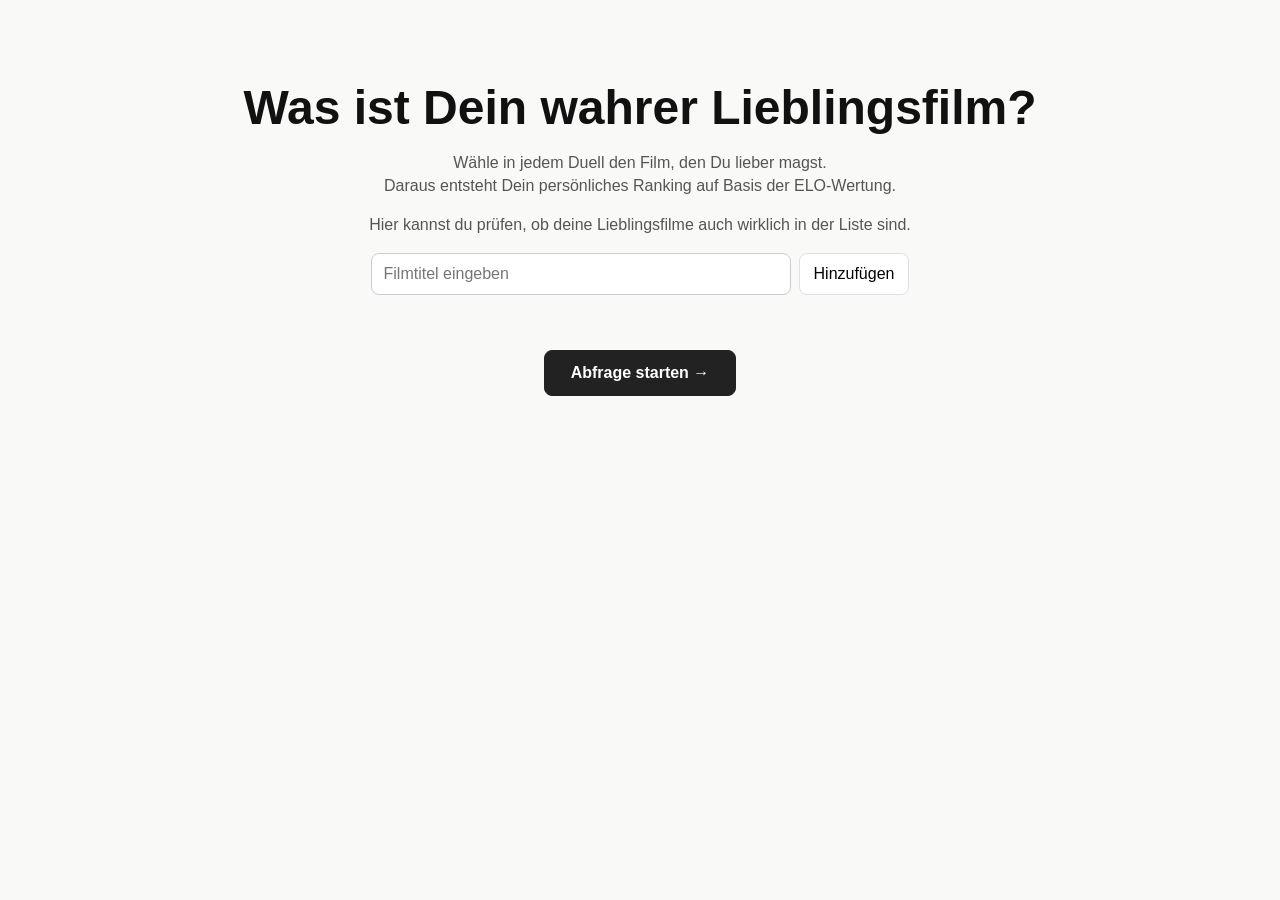
==== docs/index.html @ 27358a4c "Add files via upload" ====
<!doctype html>
<html lang="de">
<head>
  <meta charset="utf-8">
  <meta name="viewport" content="width=device-width, initial-scale=1">
  <title>Film-Ranker</title>
  <link rel="stylesheet" href="style.css">
</head>
<body>
  <main class="app">
    <section id="startPage" class="page">
      <h1>Was ist Dein wahrer Lieblingsfilm?</h1>
      <p class="intro">
        Wähle in jedem Duell den Film, den Du lieber magst.<br>
        Daraus entsteht Dein persönliches Ranking auf Basis der ELO-Wertung.
      </p>

      <p class="hint">Hier kannst du prüfen, ob deine Lieblingsfilme auch wirklich in der Liste sind.</p>

      <div class="input-row">
        <input id="newTitleInput" type="text" placeholder="Filmtitel eingeben">
        <button id="addFilmButton" type="button">Hinzufügen</button>
      </div>

      <p id="addFeedback" class="feedback"></p>

      <div class="start-actions">
        <button id="startButton" class="primary" type="button">Abfrage starten →</button>
      </div>
    </section>

    <section id="quizPage" class="page hidden">
      <h2>Welchen Film magst Du mehr?</h2>
      <p id="status" class="subtle"></p>
      <div class="progress"><div id="progressFill"></div></div>

      <p class="hint">
        Klicke auf einen der beiden Filme. Mit einem Klick auf X kannst du unbekannte oder irrelevante Filme entfernen.
      </p>

      <div class="cards">
        <article id="card0" class="card">
          <button class="skip" type="button" aria-label="Film entfernen">×</button>
          <p class="year"></p>
          <h3 class="title"></h3>
          <p class="director"></p>
        </article>

        <article id="card1" class="card">
          <button class="skip" type="button" aria-label="Film entfernen">×</button>
          <p class="year"></p>
          <h3 class="title"></h3>
          <p class="director"></p>
        </article>
      </div>

      <div class="actions">
        <button id="undoButton" type="button">Zurück</button>
        <button id="resultsButton" type="button">Ergebnisse</button>
        <button id="resetButton" type="button">Reset</button>
      </div>
    </section>

    <section id="resultsPage" class="page hidden">
      <div class="results-header">
        <div>
          <h2>Dein Ranking</h2>
          <p id="resultsInfo" class="subtle"></p>
        </div>
        <button id="backButton" type="button">Zurück zur Abfrage</button>
      </div>

      <div class="table-wrap">
        <table>
          <thead>
            <tr>
              <th>#</th>
              <th>Titel</th>
              <th>Jahr</th>
              <th>Regisseur</th>
              <th>ELO</th>
            </tr>
          </thead>
          <tbody id="rankingBody"></tbody>
        </table>
      </div>
    </section>
  </main>

  <script src="films.js"></script>
  <script src="app.js"></script>
</body>
</html>
---- docs/style.css ----
* {
  box-sizing: border-box;
}

:root {
  --bg: #f9f9f7;
  --white: #ffffff;
  --border: #e0e0e0;
  --text: #111111;
  --muted: #777777;
  --green: #2d9e5f;
  --orange: #e07b39;
}

body {
  margin: 0;
  background: var(--bg);
  color: var(--text);
  font-family: Helvetica, Arial, sans-serif;
}

.app {
  max-width: 900px;
  margin: 0 auto;
  padding: 32px 20px;
}

.page {
  text-align: center;
}

.hidden {
  display: none;
}

h1 {
  margin: 48px 0 12px;
  font-size: clamp(2rem, 6vw, 3rem);
}

h2 {
  margin: 8px 0;
  font-size: clamp(1.5rem, 4vw, 2rem);
}

.intro,
.hint {
  max-width: 680px;
  margin: 16px auto;
  color: #555555;
  line-height: 1.45;
}

.subtle {
  color: var(--muted);
  font-size: 0.95rem;
}

.input-row {
  display: flex;
  justify-content: center;
  gap: 8px;
  margin: 10px 0;
}

input {
  width: min(420px, 65vw);
  padding: 11px 12px;
  border: 1px solid #cccccc;
  border-radius: 8px;
  font-size: 1rem;
}

button {
  border: 1px solid var(--border);
  border-radius: 8px;
  background: var(--white);
  padding: 10px 14px;
  font: inherit;
  cursor: pointer;
}

button:hover {
  border-color: #444444;
}

.primary {
  background: #222222;
  border-color: #222222;
  color: var(--white);
  font-weight: bold;
  padding: 13px 26px;
}

.primary:hover {
  background: #444444;
}

.feedback {
  min-height: 1.4em;
  margin: 8px 0;
  font-size: 0.95rem;
}

.feedback.good {
  color: var(--green);
}

.feedback.bad {
  color: var(--orange);
}

.progress {
  height: 10px;
  margin: 12px auto 20px;
  max-width: 760px;
  overflow: hidden;
  border-radius: 99px;
  background: #eeeeee;
}

#progressFill {
  width: 0%;
  height: 100%;
  background: #222222;
  transition: width 180ms ease;
}

.cards {
  display: grid;
  grid-template-columns: repeat(2, minmax(240px, 280px));
  justify-content: center;
  gap: 40px;
  margin: 22px 0;
}

.card {
  position: relative;
  min-height: 220px;
  padding: 42px 18px 18px;
  background: var(--white);
  border: 1px solid var(--border);
  border-radius: 10px;
  text-align: left;
  cursor: pointer;
}

.card:hover {
  border-color: #444444;
}

.skip {
  position: absolute;
  top: 8px;
  right: 10px;
  border: 0;
  background: transparent;
  color: #bbbbbb;
  font-size: 1.4rem;
  line-height: 1;
  padding: 4px 8px;
}

.skip:hover {
  color: #888888;
}

.year {
  margin: 0 0 8px;
  color: #aaaaaa;
  font-size: 0.9rem;
}

.title {
  margin: 0 0 14px;
  font-size: 1.25rem;
  line-height: 1.25;
}

.director {
  margin: 0;
  color: var(--muted);
  font-size: 0.9rem;
}

.actions,
.start-actions {
  display: flex;
  justify-content: center;
  gap: 10px;
  margin-top: 24px;
  flex-wrap: wrap;
}

.results-header {
  display: flex;
  align-items: center;
  justify-content: space-between;
  gap: 16px;
  text-align: left;
  margin-bottom: 16px;
}

.table-wrap {
  overflow: auto;
  max-height: 72vh;
  background: var(--white);
  border: 1px solid var(--border);
  border-radius: 10px;
}

table {
  width: 100%;
  border-collapse: collapse;
  text-align: left;
}

th,
td {
  padding: 10px 12px;
  border-bottom: 1px solid #eeeeee;
  white-space: nowrap;
}

th {
  position: sticky;
  top: 0;
  background: var(--white);
  font-weight: bold;
}

td:first-child,
td:last-child {
  text-align: right;
}

@media (max-width: 680px) {
  .cards {
    grid-template-columns: 1fr;
    gap: 18px;
  }

  .input-row {
    flex-direction: column;
  }

  input {
    width: 100%;
  }

  .results-header {
    align-items: flex-start;
    flex-direction: column;
  }
}
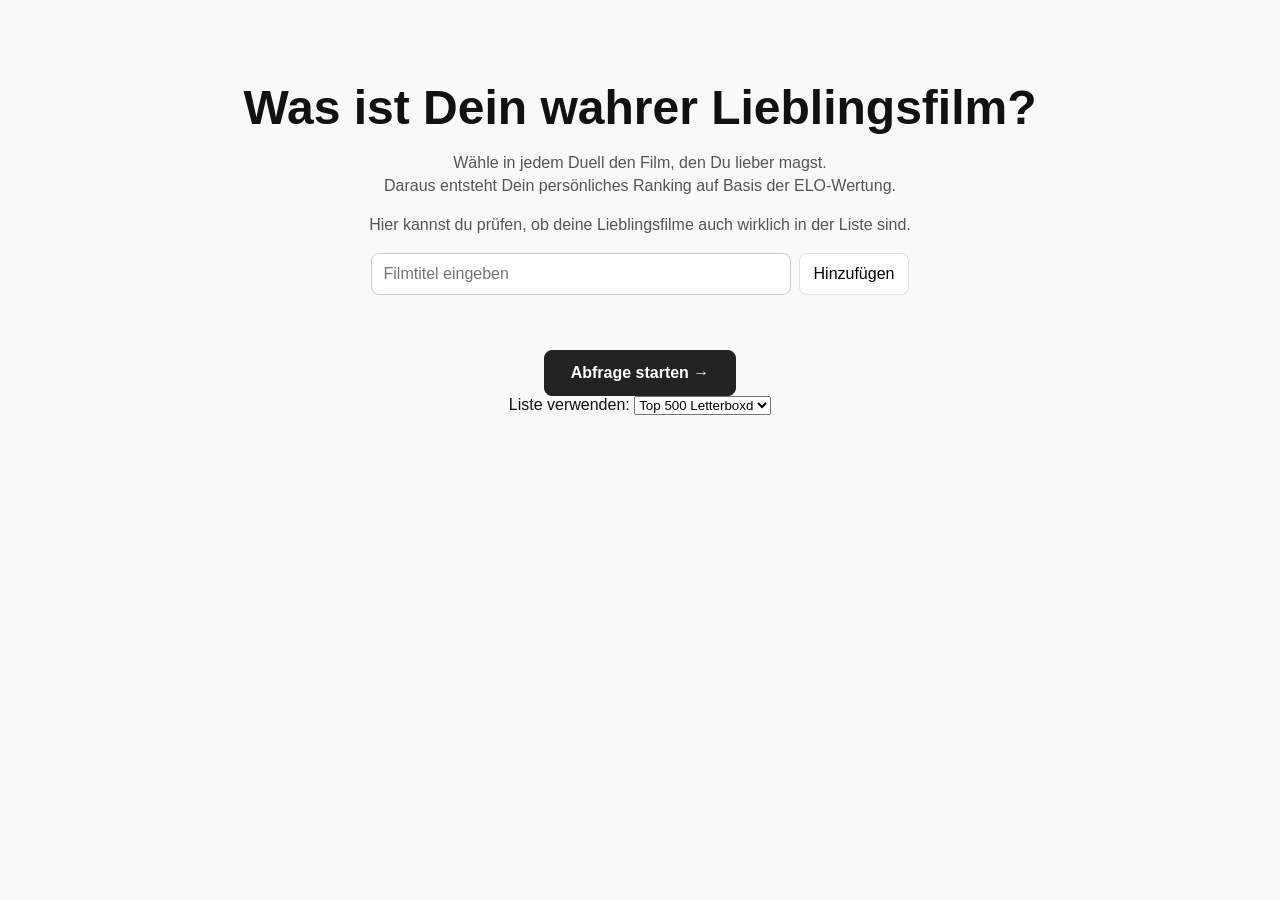
==== commit 2ef06fce: "Update index.html" ====
--- a/docs/index.html
+++ b/docs/index.html
@@ -26,6 +26,15 @@
 
       <div class="start-actions">
         <button id="startButton" class="primary" type="button">Abfrage starten →</button>
+      </div>
+
+      <div class="list-picker">
+        <label for="listSelect">Liste verwenden:</label>
+        <select id="listSelect">
+          <option value="letterboxd">Top 500 Letterboxd</option>
+          <option value="personal">Hartmuts Auswahl</option>
+          <option value="test">Testliste</option>
+        </select>
       </div>
     </section>
 
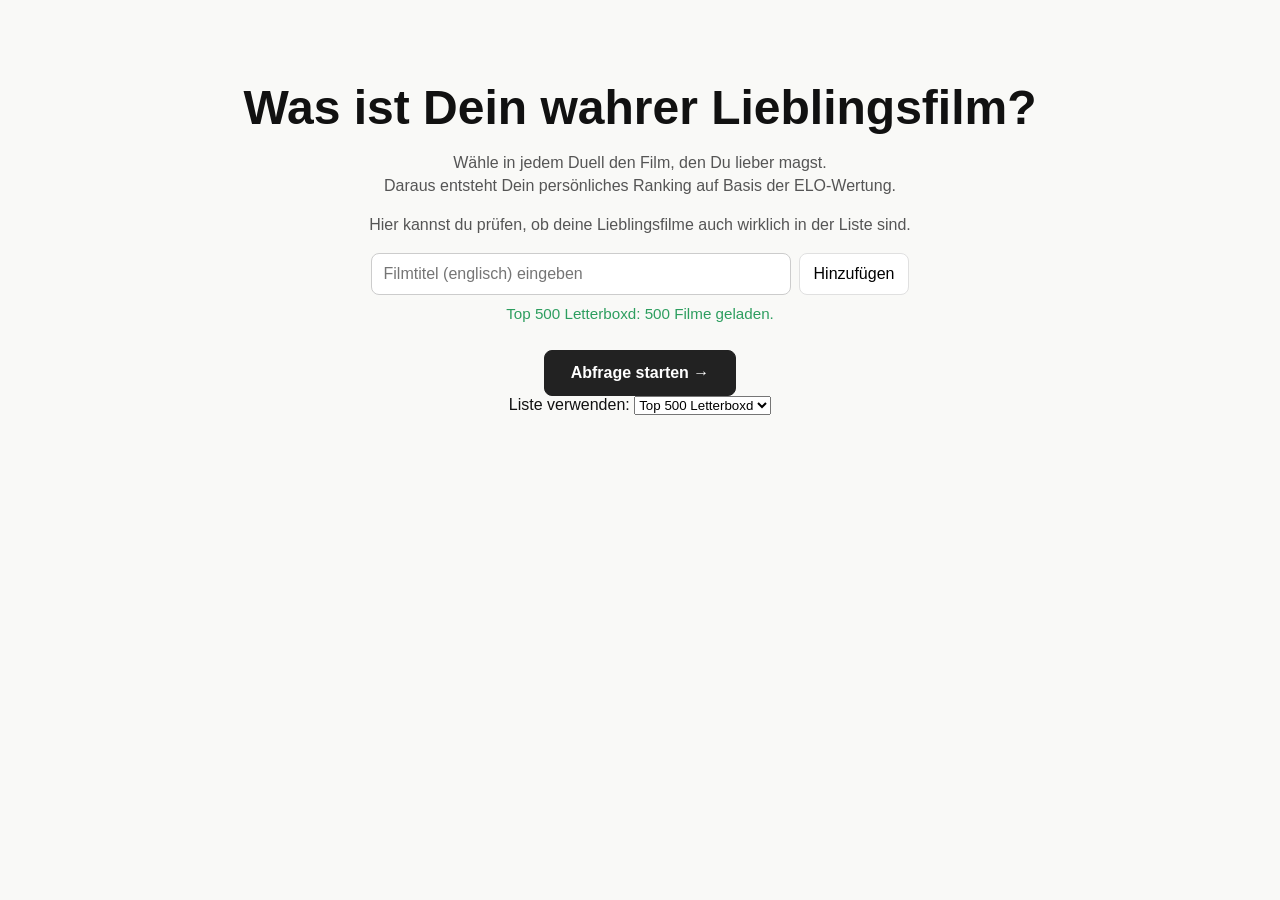
==== commit e85c4705: "Update index.html" ====
--- a/docs/index.html
+++ b/docs/index.html
@@ -18,7 +18,7 @@
       <p class="hint">Hier kannst du prüfen, ob deine Lieblingsfilme auch wirklich in der Liste sind.</p>
 
       <div class="input-row">
-        <input id="newTitleInput" type="text" placeholder="Filmtitel eingeben">
+        <input id="newTitleInput" type="text" placeholder="Filmtitel (englisch) eingeben">
         <button id="addFilmButton" type="button">Hinzufügen</button>
       </div>
 
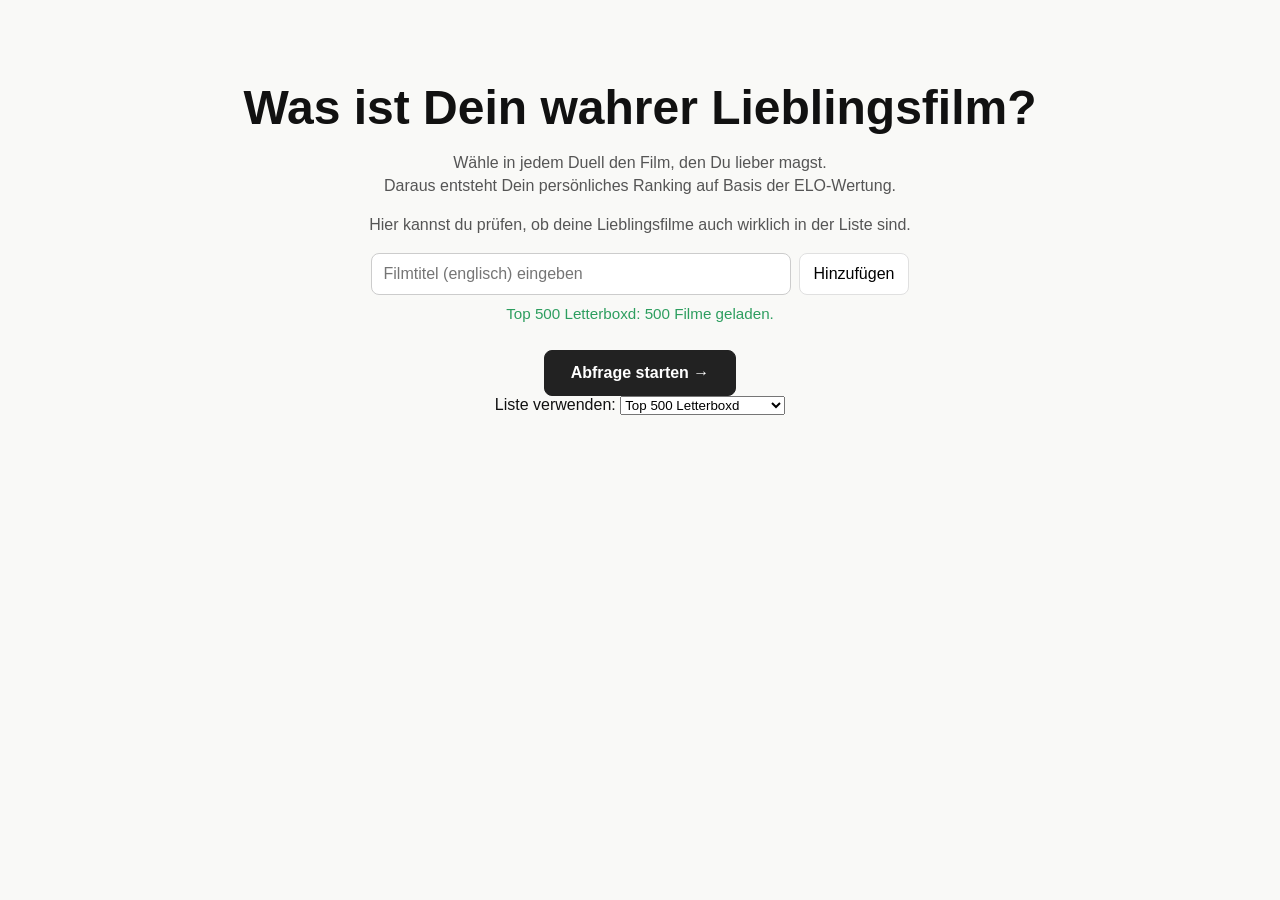
==== commit 1637f014: "added export" ====
--- a/docs/index.html
+++ b/docs/index.html
@@ -32,6 +32,7 @@
         <label for="listSelect">Liste verwenden:</label>
         <select id="listSelect">
           <option value="letterboxd">Top 500 Letterboxd</option>
+          <option value="redaktion">Favoriten der Redaktion</option>
           <option value="personal">Hartmuts Auswahl</option>
           <option value="test">Testliste</option>
         </select>
@@ -77,6 +78,7 @@
           <p id="resultsInfo" class="subtle"></p>
         </div>
         <button id="backButton" type="button">Zurück zur Abfrage</button>
+        <button id="exportButton">Als .txt exportieren</button>
       </div>
 
       <div class="table-wrap">
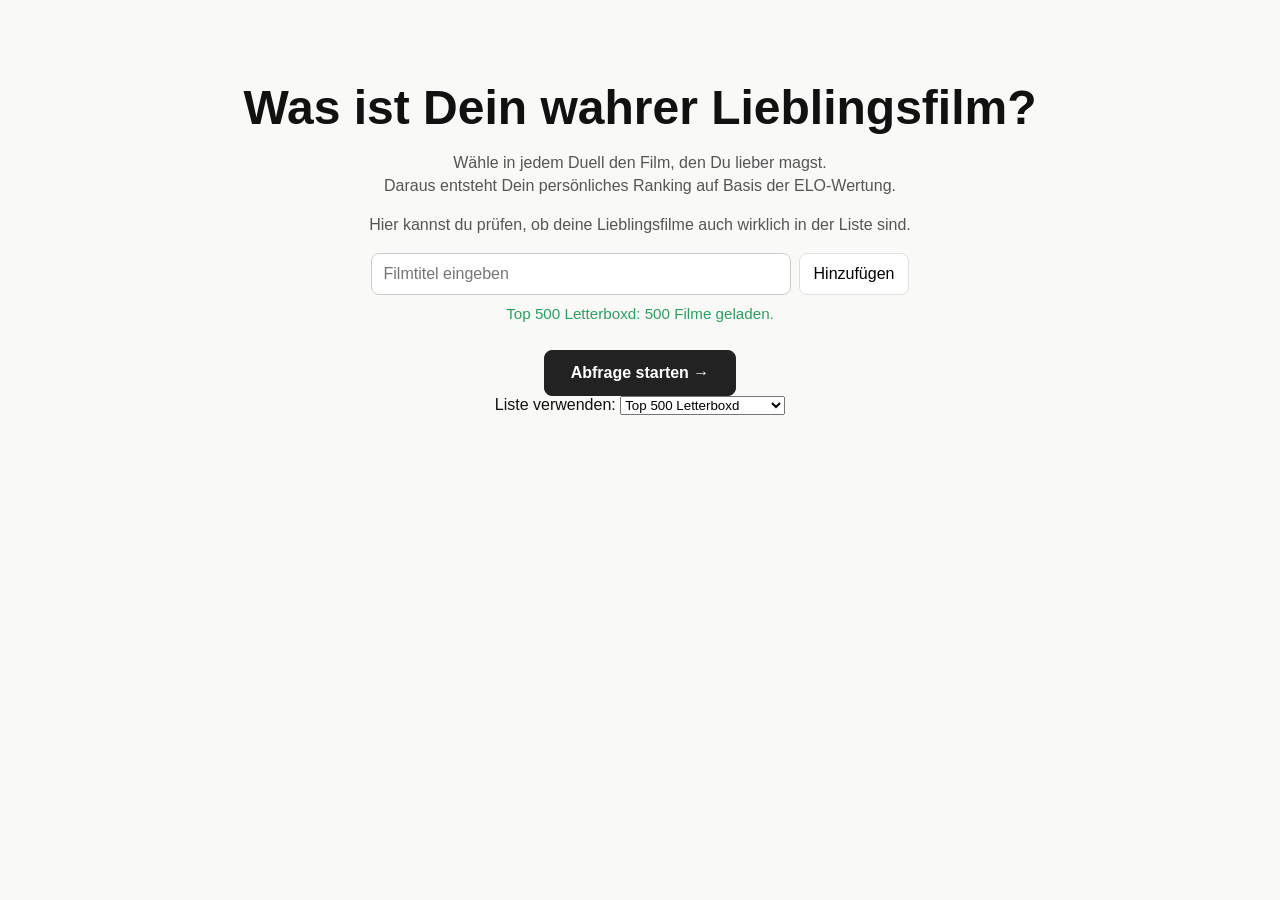
==== commit 90d74450: "Update index.html" ====
--- a/docs/index.html
+++ b/docs/index.html
@@ -18,7 +18,7 @@
       <p class="hint">Hier kannst du prüfen, ob deine Lieblingsfilme auch wirklich in der Liste sind.</p>
 
       <div class="input-row">
-        <input id="newTitleInput" type="text" placeholder="Filmtitel (englisch) eingeben">
+        <input id="newTitleInput" type="text" placeholder="Filmtitel eingeben">
         <button id="addFilmButton" type="button">Hinzufügen</button>
       </div>
 
@@ -79,6 +79,7 @@
         </div>
         <button id="backButton" type="button">Zurück zur Abfrage</button>
         <button id="exportButton">Als .txt exportieren</button>
+        <button id="finetuneButton">Top 20 % feintunen</button>
       </div>
 
       <div class="table-wrap">
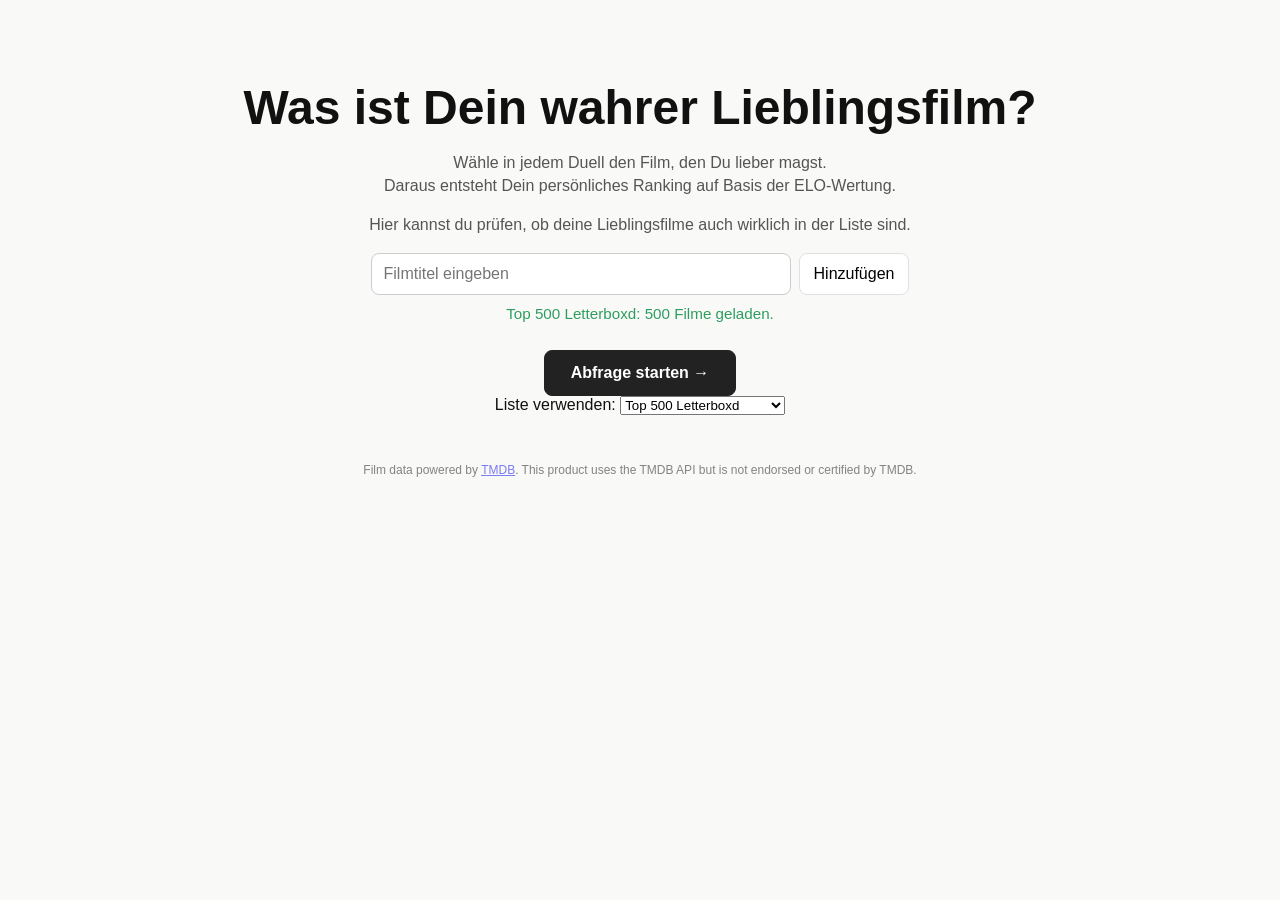
==== commit 41543ef5: "Add TMDB attribution footer" ====
--- a/docs/index.html
+++ b/docs/index.html
@@ -51,16 +51,26 @@
       <div class="cards">
         <article id="card0" class="card">
           <button class="skip" type="button" aria-label="Film entfernen">×</button>
-          <p class="year"></p>
-          <h3 class="title"></h3>
-          <p class="director"></p>
+          <div class="poster-container">
+            <img class="poster" src="" alt="Film Poster">
+          </div>
+          <div class="card-content">
+            <p class="year"></p>
+            <h3 class="title"></h3>
+            <p class="director"></p>
+          </div>
         </article>
 
         <article id="card1" class="card">
           <button class="skip" type="button" aria-label="Film entfernen">×</button>
-          <p class="year"></p>
-          <h3 class="title"></h3>
-          <p class="director"></p>
+          <div class="poster-container">
+            <img class="poster" src="" alt="Film Poster">
+          </div>
+          <div class="card-content">
+            <p class="year"></p>
+            <h3 class="title"></h3>
+            <p class="director"></p>
+          </div>
         </article>
       </div>
 
@@ -99,6 +109,10 @@
     </section>
   </main>
 
+  <footer style="text-align:center;padding:1rem;opacity:0.5;font-size:0.75rem">
+    Film data powered by <a href="https://www.themoviedb.org" target="_blank" rel="noopener">TMDB</a>. This product uses the TMDB API but is not endorsed or certified by TMDB.
+  </footer>
+
   <script src="films.js"></script>
   <script src="app.js"></script>
 </body>
--- a/docs/style.css
+++ b/docs/style.css
@@ -253,3 +253,32 @@
     flex-direction: column;
   }
 }
+
+/* Poster Styles */
+.poster-container {
+  width: 100%;
+  height: 250px;
+  overflow: hidden;
+  border-radius: 8px 8px 0 0;
+  margin-bottom: 15px;
+  background: #eee;
+  display: flex;
+  align-items: center;
+  justify-content: center;
+}
+
+.poster-container img.poster {
+  width: 100%;
+  height: 100%;
+  object-fit: cover;
+}
+
+.card {
+  padding: 0;
+  display: flex;
+  flex-direction: column;
+}
+
+.card-content {
+  padding: 0 20px 20px 20px;
+}
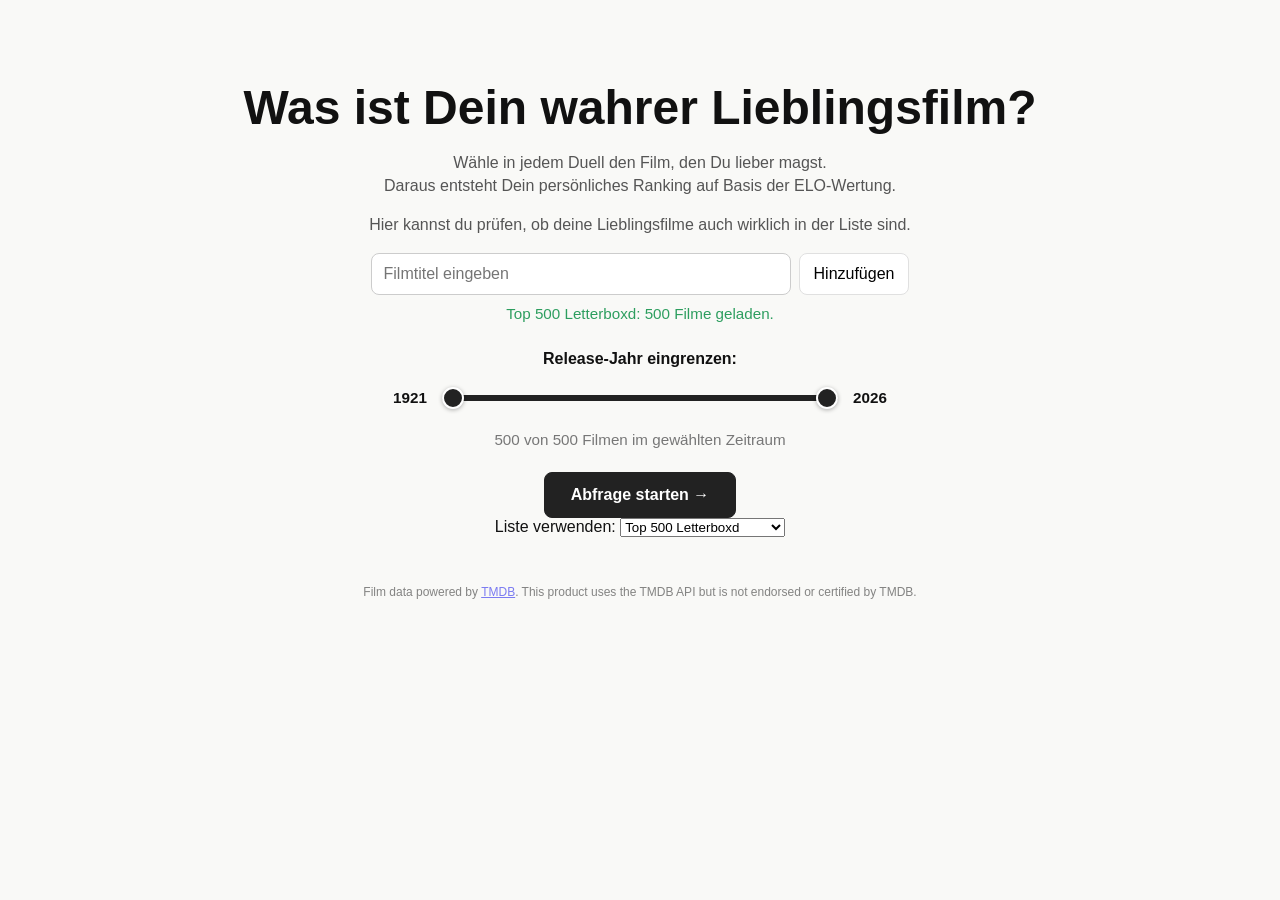
==== commit e79c742b: "feat: Add dual-range slider for release year filtering and improve skip button UI" ====
--- a/docs/index.html
+++ b/docs/index.html
@@ -23,6 +23,21 @@
       </div>
 
       <p id="addFeedback" class="feedback"></p>
+
+      <div class="year-filter">
+        <label>Release-Jahr eingrenzen:</label>
+        <div class="range-slider">
+          <span id="yearMinLabel" class="range-label">1920</span>
+          <div class="range-track-wrap">
+            <div class="range-track"></div>
+            <div id="rangeHighlight" class="range-highlight"></div>
+            <input type="range" id="yearMin" min="1920" max="2026" value="1920" step="1">
+            <input type="range" id="yearMax" min="1920" max="2026" value="2026" step="1">
+          </div>
+          <span id="yearMaxLabel" class="range-label">2026</span>
+        </div>
+        <p id="yearFilterInfo" class="subtle"></p>
+      </div>
 
       <div class="start-actions">
         <button id="startButton" class="primary" type="button">Abfrage starten →</button>
--- a/docs/style.css
+++ b/docs/style.css
@@ -151,18 +151,25 @@
 
 .skip {
   position: absolute;
-  top: 8px;
+  top: 10px;
   right: 10px;
-  border: 0;
-  background: transparent;
-  color: #bbbbbb;
-  font-size: 1.4rem;
-  line-height: 1;
-  padding: 4px 8px;
+  border: none;
+  background: rgba(0, 0, 0, 0.5);
+  color: #ffffff;
+  font-size: 1.5rem;
+  width: 38px;
+  height: 38px;
+  border-radius: 50%;
+  display: flex;
+  align-items: center;
+  justify-content: center;
+  transition: background 0.2s, transform 0.2s;
+  z-index: 10;
 }
 
 .skip:hover {
-  color: #888888;
+  background: rgba(220, 53, 69, 0.9);
+  transform: scale(1.1);
 }
 
 .year {
@@ -257,11 +264,11 @@
 /* Poster Styles */
 .poster-container {
   width: 100%;
-  height: 250px;
+  height: 350px;
   overflow: hidden;
   border-radius: 8px 8px 0 0;
   margin-bottom: 15px;
-  background: #eee;
+  background: transparent;
   display: flex;
   align-items: center;
   justify-content: center;
@@ -270,7 +277,7 @@
 .poster-container img.poster {
   width: 100%;
   height: 100%;
-  object-fit: cover;
+  object-fit: contain;
 }
 
 .card {
@@ -282,3 +289,103 @@
 .card-content {
   padding: 0 20px 20px 20px;
 }
+
+/* Year Range Slider */
+.year-filter {
+  max-width: 500px;
+  margin: 24px auto 0;
+  text-align: center;
+}
+
+.year-filter label {
+  font-weight: bold;
+  font-size: 1rem;
+  display: block;
+  margin-bottom: 12px;
+}
+
+.range-slider {
+  display: flex;
+  align-items: center;
+  gap: 12px;
+}
+
+.range-label {
+  font-size: 0.95rem;
+  font-weight: bold;
+  min-width: 40px;
+  text-align: center;
+}
+
+.range-track-wrap {
+  position: relative;
+  flex: 1;
+  height: 36px;
+}
+
+.range-track-wrap input[type="range"] {
+  position: absolute;
+  width: 100%;
+  top: 0;
+  left: 0;
+  height: 36px;
+  margin: 0;
+  padding: 0;
+  border: none;
+  pointer-events: none;
+  -webkit-appearance: none;
+  appearance: none;
+  background: transparent;
+  z-index: 2;
+}
+
+.range-track-wrap input[type="range"]:focus {
+  outline: none;
+}
+
+.range-track-wrap input[type="range"]::-webkit-slider-thumb {
+  -webkit-appearance: none;
+  appearance: none;
+  width: 22px;
+  height: 22px;
+  border-radius: 50%;
+  background: #222222;
+  border: 2px solid #ffffff;
+  box-shadow: 0 1px 4px rgba(0,0,0,0.3);
+  cursor: pointer;
+  pointer-events: all;
+}
+
+.range-track-wrap input[type="range"]::-moz-range-thumb {
+  width: 22px;
+  height: 22px;
+  border-radius: 50%;
+  background: #222222;
+  border: 2px solid #ffffff;
+  box-shadow: 0 1px 4px rgba(0,0,0,0.3);
+  cursor: pointer;
+  pointer-events: all;
+}
+
+.range-track {
+  position: absolute;
+  top: 50%;
+  transform: translateY(-50%);
+  width: 100%;
+  height: 6px;
+  background: #e0e0e0;
+  border-radius: 3px;
+  z-index: 0;
+}
+
+.range-highlight {
+  position: absolute;
+  top: 50%;
+  transform: translateY(-50%);
+  left: var(--left, 0%);
+  right: var(--right, 0%);
+  height: 6px;
+  background: #222222;
+  border-radius: 3px;
+  z-index: 1;
+}
